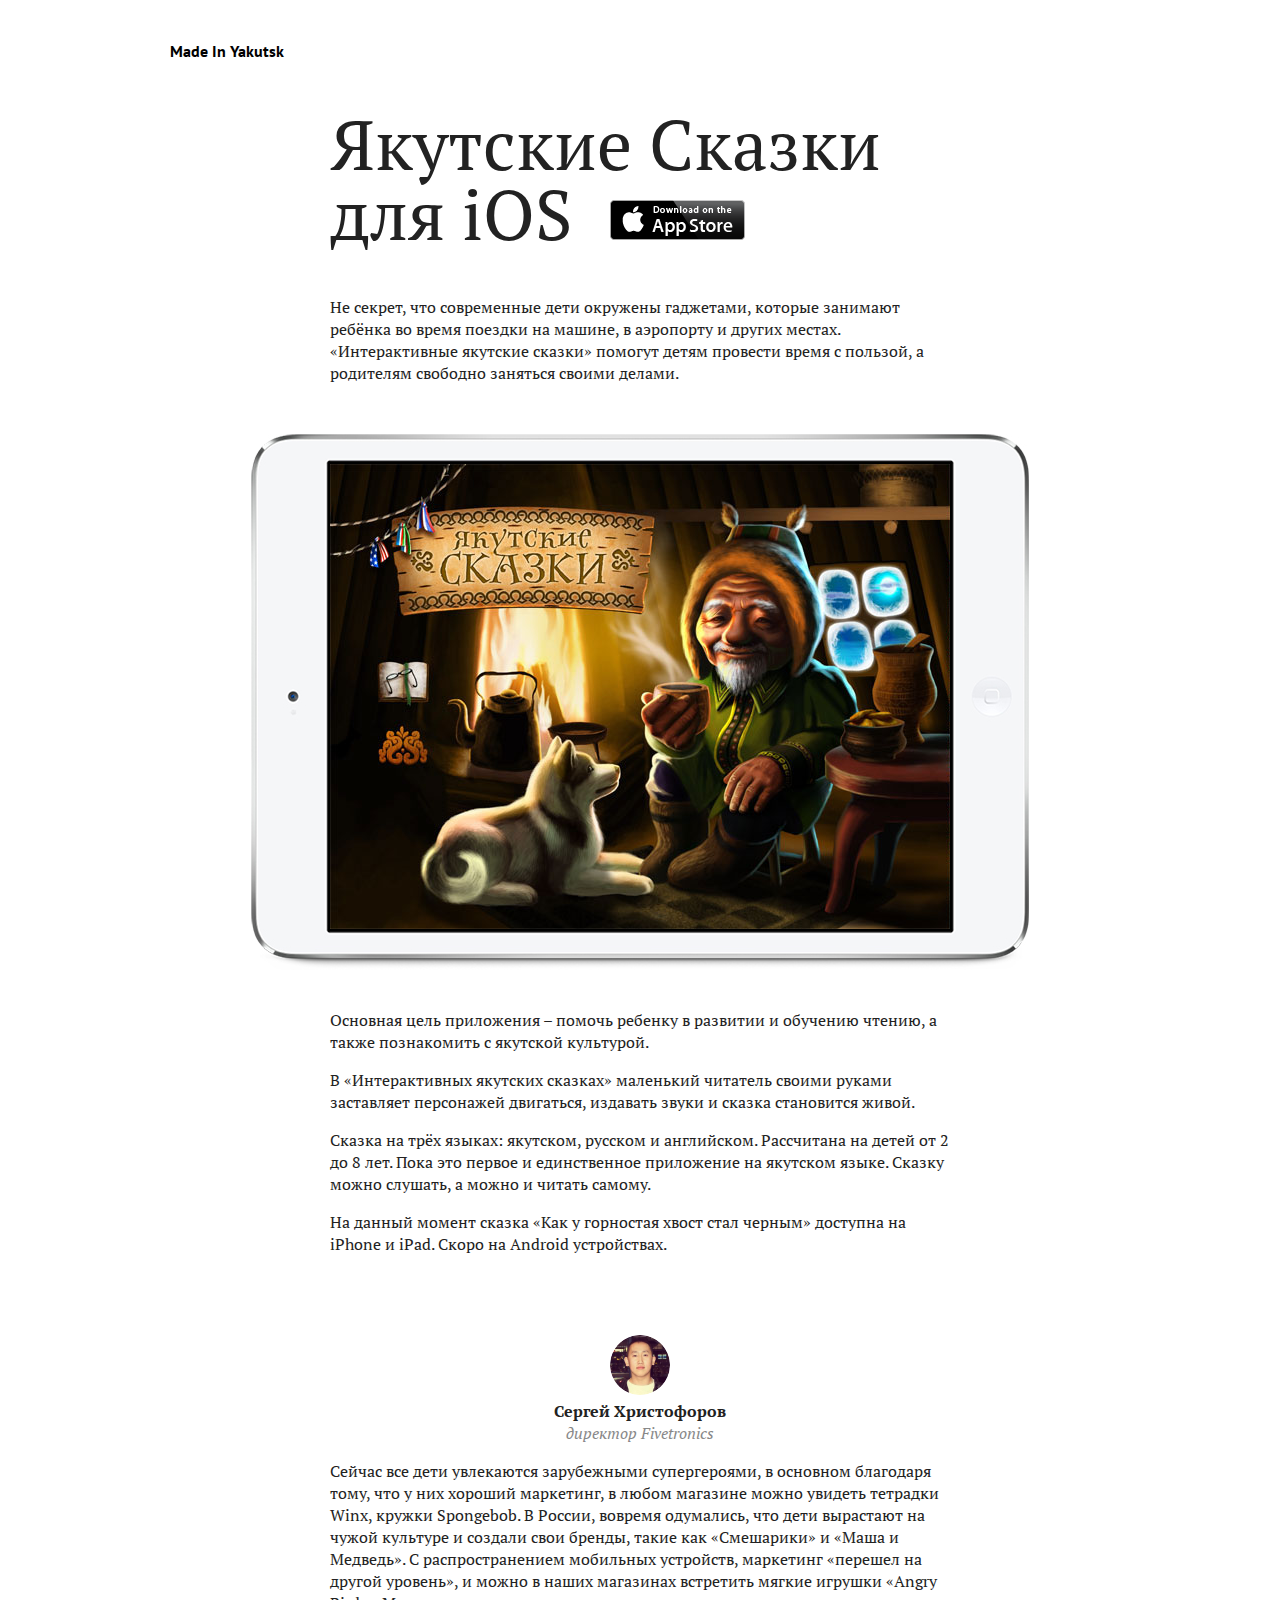
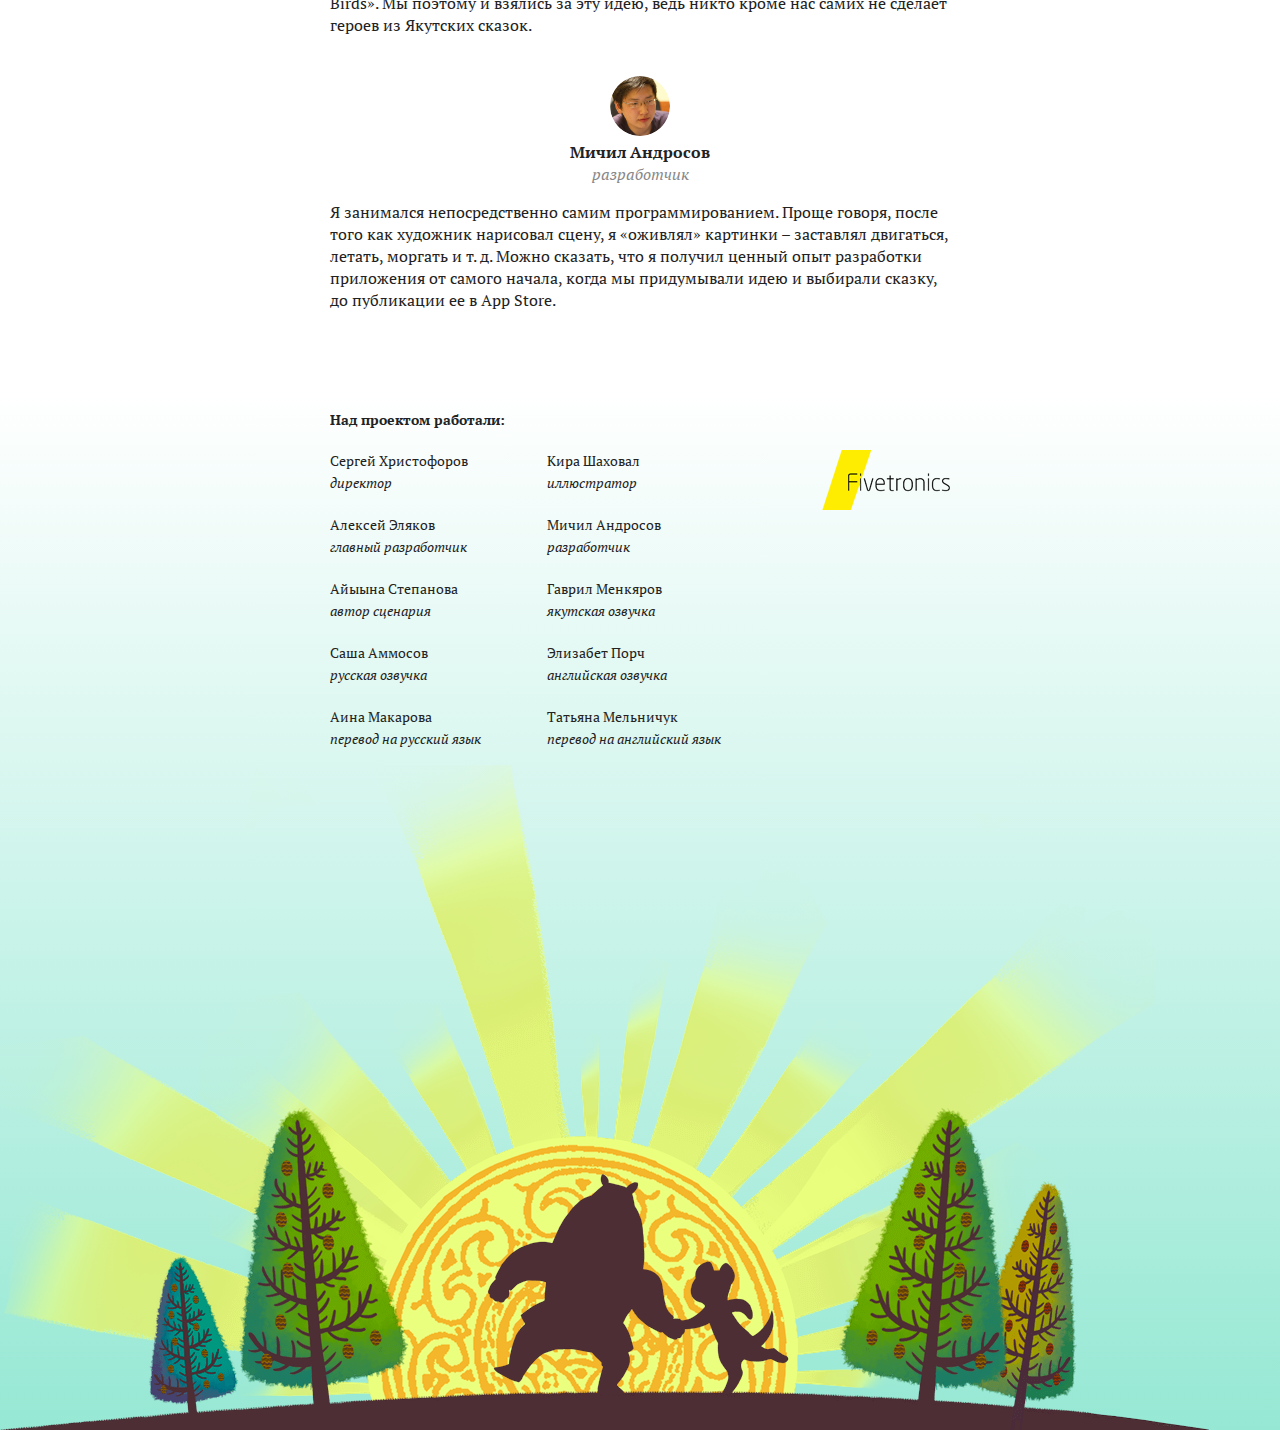
==== projects/fivetronics-yakut-tales/index.html @ b0115e52 "Добавлен проект: Якутские Сказки" ====
<!doctype html>
<html lang="ru">
  <head>
    <meta charset="utf-8">
    <title>Якутские Сказки – Made In Yakutsk</title>
    <meta name="description" content="Якутские Сказки для iOS">
    <meta name="viewport" content="width=device-width, initial-scale=1">

    <meta property ="og:title" content="Якутские Сказки. Интерактивная книга для iOS.">
    <meta property ="og:image" content="img/preview.jpg">

    <link rel="stylesheet" href="http://fonts.googleapis.com/css?family=PT+Serif:400,700,400italic,700italic&subset=latin,cyrillic">
    <link rel="stylesheet" href="http://fonts.googleapis.com/css?family=PT+Sans:700bold&subset=latin">

    <link rel="stylesheet" href="../../css/normalize.css">
    <link rel="stylesheet" href="css/main.css">
  </head>
  <body>
    <div class="page-wrapper">

      <div class="page-header">
        <a class="page-logo" href="/">Made In Yakutsk</a>
      </div>

      <div class="page-container">
        <h1 class="page-title">Якутские Сказки для iOS
          <a class="btn-appstore" href="https://itunes.apple.com/ru/app/yakut-tales/id710274906?l=ru&mt=8">
            <img src="img/appstore_badge_135x40.png">
          </a>
        </h1>

        <div class="content">
          <p>Не секрет, что современные дети окружены гаджетами, которые занимают ребёнка во время поездки на машине, в аэропорту и других местах. «Интерактивные якутские сказки» помогут детям провести время с пользой, а родителям свободно заняться своими делами.</p>

          <div class="app-screens">
            <div class="app-screens-backdrop"></div>
            <div class="app-screens-slider"></div>
          </div>

          <p>Основная цель приложения – помочь ребенку в развитии и обучению чтению, а также познакомить с якутской культурой.</p>
          <p>В «Интерактивных якутских сказках» маленький читатель своими руками заставляет персонажей двигаться, издавать звуки и сказка становится живой.</p>
          <p>Сказка на трёх языках: якутском, русском и английском. Рассчитана на детей от 2 до 8 лет. Пока это первое и единственное приложение на якутском языке. Сказку можно слушать, а можно и читать самому.</p>
          <p>На данный момент сказка «Как у горностая хвост стал черным» доступна на iPhone и iPad. Скоро на Android устройствах.</p>
        </div>

        <div class="interviews">
          <div class="interview">
            <div class="interview-person">
              <img class="interview-person-photo" src="img/sergey.jpg">
              <div class="interview-person-name">Сергей Христофоров</div>
              <div class="interview-person-title">директор Fivetronics</div>
            </div>
            <div class="interview-content">
              <p>Сейчас все дети увлекаются зарубежными супергероями, в основном благодаря тому, что у них хороший маркетинг, в любом магазине можно увидеть тетрадки Winx, кружки Spongebob. В России, вовремя одумались, что дети вырастают на чужой культуре и создали свои бренды, такие как «Смешарики» и «Маша и Медведь». С распространением мобильных устройств, маркетинг «перешел на другой уровень», и можно в наших магазинах встретить мягкие игрушки «Angry Birds». Мы поэтому и взялись за эту идею, ведь никто кроме нас самих не сделает героев из Якутских сказок.</p>
            </div>
          </div>

          <div class="interview">
            <div class="interview-person">
              <img class="interview-person-photo" src="img/michil.jpg">
              <div class="interview-person-name">Мичил Андросов</div>
              <div class="interview-person-title">разработчик</div>
            </div>
            <div class="interview-content">
              <p>Я занимался непосредственно самим программированием. Проще говоря, после того как художник нарисовал сцену, я «оживлял» картинки – заставлял двигаться, летать, моргать и т. д. Можно сказать, что я получил ценный опыт разработки приложения от самого начала, когда мы придумывали идею и выбирали сказку, до публикации ее в App Store.</p>
            </div>
          </div>
        </div>
      </div>

      <div class="page-footer">
        <div class="page-container">
          <div class="credits">
            <h4>Над проектом работали:</h4>

            <div class="company-logo">
              <a href="http://fivetronics.com"><img src="img/fivetronics.png"></a>
            </div>

            <ul>
              <li>Сергей Христофоров<br><em>Директор</em></li>
              <li>Кира Шаховал<br><em>Иллюстратор</em></li>
              <li>Алексей Эляков<br><em>Главный разработчик</em></li>
              <li>Мичил Андросов<br><em>Разработчик</em></li>
              <li>Айыына Степанова<br><em>Автор сценария</em></li>
              <li>Гаврил Менкяров<br><em>Якутская озвучка</em></li>
              <li>Саша Аммосов<br><em>Русская озвучка</em></li>
              <li>Элизабет Порч<br><em>Английская озвучка</em></li>
              <li>Аина Макарова<br><em>Перевод на русский язык</em></li>
              <li>Татьяна Мельничук<br><em>Перевод на английский язык</em></li>
            </ul>
          </div>

          <div class="share-buttons">
            <div class="pluso" data-background="transparent" data-options="small,square,line,horizontal,nocounter,sepcounter=1,theme=14" data-services="vkontakte,facebook,twitter,google" data-url="http://madeinyakutsk.com/projects/fivetronics-yakut-tales/" data-title="Якутские Сказки - Made In Yakutsk" data-description="Якутские Сказки. Интерактивная книга для iOS." data-user="1036920025"></div>
          </div>
        </div>

        <div class="page-footer-decorations">
          <img class="page-footer-bg" src="img/footer-sun.png">
          <img class="page-footer-fg" src="img/footer-ded.png">
        </div>
      </div>

    </div>

    <script>
      (function() {
        if (window.pluso)if (typeof window.pluso.start == "function") return;
        if (window.ifpluso==undefined) { window.ifpluso = 1;
        var d = document, s = d.createElement('script'), g = 'getElementsByTagName';
        s.type = 'text/javascript'; s.charset='UTF-8'; s.async = true;
        s.src = ('https:' == window.location.protocol ? 'https' : 'http')  + '://share.pluso.ru/pluso-like.js';
        var h=d[g]('body')[0];
        h.appendChild(s);
      }})()
    </script>
    <script>
      (function(i,s,o,g,r,a,m){i['GoogleAnalyticsObject']=r;i[r]=i[r]||function(){
      (i[r].q=i[r].q||[]).push(arguments)},i[r].l=1*new Date();a=s.createElement(o),
      m=s.getElementsByTagName(o)[0];a.async=1;a.src=g;m.parentNode.insertBefore(a,m)
      })(window,document,'script','//www.google-analytics.com/analytics.js','ga');

      ga('create', 'UA-44999025-1', 'madeinyakutsk.com');
      ga('send', 'pageview');
    </script>
  </body>
</html>
---- projects/fivetronics-yakut-tales/css/main.css ----
body {
  color: #222;
  font: normal 16px/22px 'PT Serif';
  text-rendering: optimizeLegibility;
}

a {
  color: #000;
  text-decoration: none;
}

a:hover {
  color: #666;
}

img {
  max-width: 100%;
}


.page-header {
  margin: 40px 40px 0;
}

@media (min-width: 940px) {
  .page-header {
    width: 940px;
    margin: 40px auto 0;
  }
}

.page-logo {
  font: 700 16px/1 'PT Sans';
}

.page-title {
  font: normal 70px/1 'PT Serif';
}

.page-title .btn-appstore {
  margin-left: 20px;
}

.page-container {
  padding: 0 40px;
}

@media (min-width: 640px) {
  .page-container {
    width: 620px;
    margin: auto;
    padding: 0;
  }
}


.content,
.interviews {
  margin-bottom: 80px;
}


/**
 * Screenshot slider.
 */

.app-screens {
  position: relative;
  max-width: 100%;
  height: 0;
  margin: 40px 0;
  /* height / width ratio (465 / 620) */
  padding-top: 75%;
}

@media (min-width: 640px) {
  .app-screens {
    margin: 80px 0;
  }

  .app-screens-backdrop {
    position: absolute;
    top: -30px;
    left: -79px;
    width: 778px;
    height: 536px;
    background: url(../img/ipad.jpg) no-repeat;
  }
}

.app-screens-slider {
  position: absolute;
  top: 0;
  left: 0;
  width: 100%;
  height: 100%;

  background-image: url(../img/yakut-tales.jpg);
  background-position: 0 bottom;
  background-repeat: repeat-x;
  -moz-background-size: 300%;
       background-size: 300%;

  -webkit-animation: screens-slide 25s ease-out infinite;
          animation: screens-slide 25s ease-out infinite;
}


@-webkit-keyframes screens-slide {
  0%   { background-position: 0% bottom }
  30%  { background-position: 0% bottom }

  33%  { background-position: 50% bottom }
  63%  { background-position: 50% bottom }

  66%  { background-position: 100% bottom }
  96%  { background-position: 100% bottom }
}

@keyframes screens-slide {
  0%   { background-position: 0% bottom }
  30%  { background-position: 0% bottom }

  33%  { background-position: 50% bottom }
  63%  { background-position: 50% bottom }

  66%  { background-position: 100% bottom }
  96%  { background-position: 100% bottom }
}


/**
 * Interviews.
 */

.interview {
  margin-bottom: 40px;
}

.interview-person {
  text-align: center;
}

.interview-person-photo {
  width: 60px;
  height: 60px;
  border-radius: 50%;
}

.interview-person-name {
  font-weight: 700;
  font-size: 16px;
}

.interview-person-title {
  color: #888;
  font-style: italic;
}


/**
 * Credits.
 */

@media (min-width: 620px) {
  .company-logo {
    float: right;
  }
}

.credits {
  overflow: hidden;
  font-size: 14px;
}

.credits ul {
  width: 70%;
  padding: 0;
}

.credits li {
  display: block;
  margin-bottom: 20px;
}

.credits li em {
  text-transform: lowercase;
}

@media (min-width: 620px) {
  .credits li {
    float: left;
    width: 50%;
  }
}


/**
 * Footer.
 */

.page-footer {
  overflow: hidden;
  background: -webkit-linear-gradient(#fff, #96e8d4);
  background: linear-gradient(#fff, #96e8d4);
}

.page-footer .share-buttons {
  margin-top: 20px;
}

.page-footer-decorations {
  position: relative;
  padding-top: 50%;
  text-align: center;
}

.page-footer-fg {
  position: absolute;
  bottom: 0;
  left: 0;
}

.page-footer-bg {
  position: absolute;
  bottom: -80%;
  left: 0;

  -webkit-animation: sunshine 120s linear infinite;
          animation: sunshine 120s linear infinite;
}

@-webkit-keyframes sunshine {
  0%   { -webkit-transform: rotate(0deg)   }
  100% { -webkit-transform: rotate(360deg) }
}

@keyframes sunshine {
  0%   { transform: rotate(0deg)   }
  100% { transform: rotate(360deg) }
}
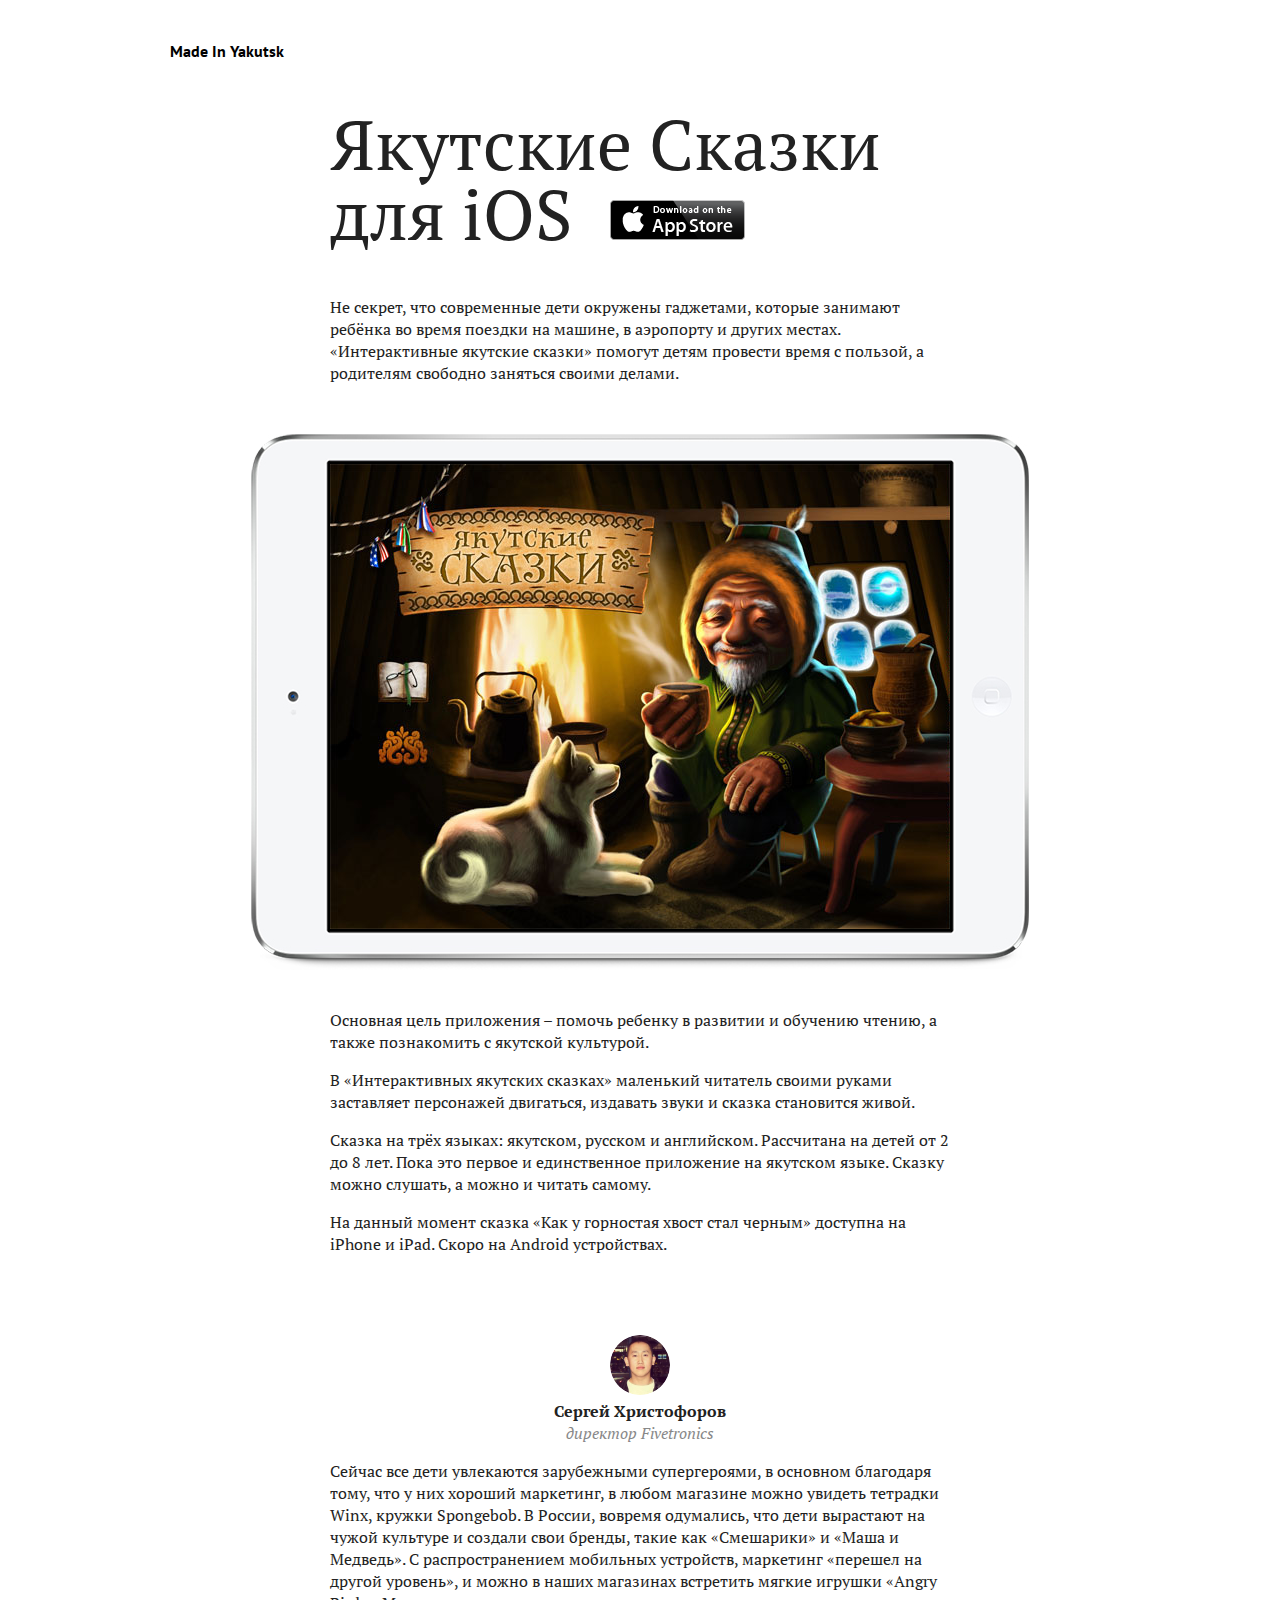
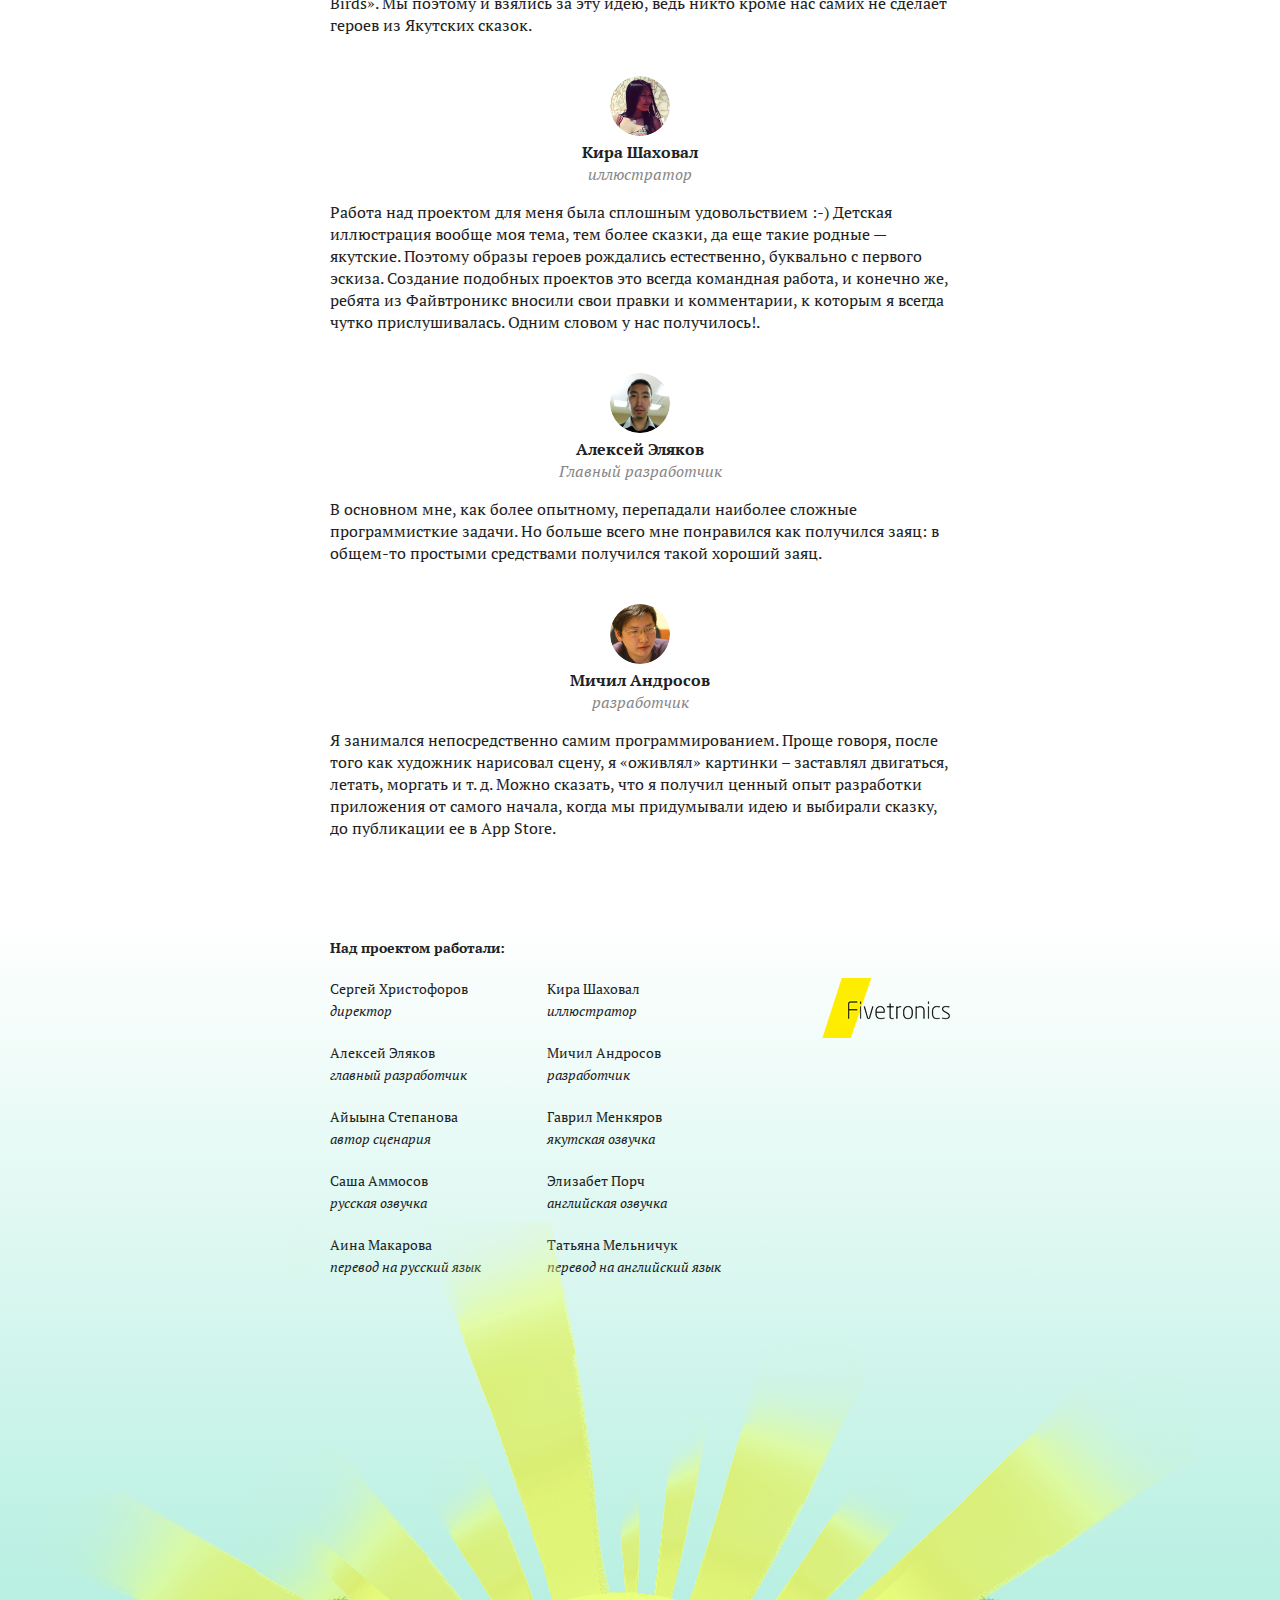
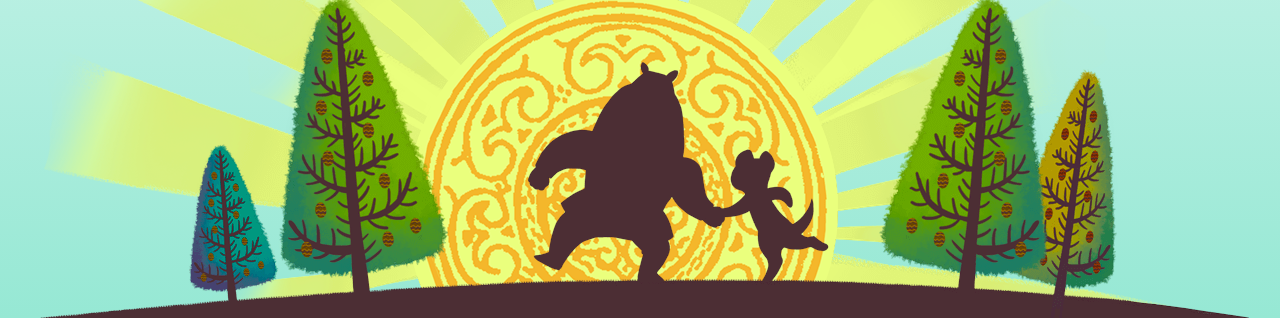
==== commit 7bc18a4b: "Добавлены интервью Киры и Алексея." ====
--- a/projects/fivetronics-yakut-tales/index.html
+++ b/projects/fivetronics-yakut-tales/index.html
@@ -52,6 +52,28 @@
             </div>
             <div class="interview-content">
               <p>Сейчас все дети увлекаются зарубежными супергероями, в основном благодаря тому, что у них хороший маркетинг, в любом магазине можно увидеть тетрадки Winx, кружки Spongebob. В России, вовремя одумались, что дети вырастают на чужой культуре и создали свои бренды, такие как «Смешарики» и «Маша и Медведь». С распространением мобильных устройств, маркетинг «перешел на другой уровень», и можно в наших магазинах встретить мягкие игрушки «Angry Birds». Мы поэтому и взялись за эту идею, ведь никто кроме нас самих не сделает героев из Якутских сказок.</p>
+            </div>
+          </div>
+
+          <div class="interview">
+            <div class="interview-person">
+              <img class="interview-person-photo" src="img/kira.jpg">
+              <div class="interview-person-name">Кира Шаховал</div>
+              <div class="interview-person-title">иллюстратор</div>
+            </div>
+            <div class="interview-content">
+              <p>Работа над проектом для меня была сплошным удовольствием :-) Детская иллюстрация вообще моя тема, тем более сказки, да еще такие родные — якутские. Поэтому образы героев рождались естественно, буквально с первого эскиза. Создание подобных проектов это всегда командная работа, и конечно же, ребята из Файвтроникс вносили свои правки и комментарии, к которым я всегда чутко прислушивалась. Одним словом у нас получилось!.</p>
+            </div>
+          </div>
+
+          <div class="interview">
+            <div class="interview-person">
+              <img class="interview-person-photo" src="img/alexey.jpg">
+              <div class="interview-person-name">Алексей Эляков</div>
+              <div class="interview-person-title">Главный разработчик</div>
+            </div>
+            <div class="interview-content">
+              <p>В основном мне, как более опытному, перепадали наиболее сложные программисткие задачи. Но больше всего мне понравился как получился заяц: в общем-то простыми средствами получился такой хороший заяц.</p>
             </div>
           </div>
 
--- a/projects/fivetronics-yakut-tales/css/main.css
+++ b/projects/fivetronics-yakut-tales/css/main.css
@@ -34,12 +34,25 @@
 }
 
 .page-title {
-  font: normal 70px/1 'PT Serif';
+  font: normal 40px/1 'PT Serif';
 }
 
 .page-title .btn-appstore {
-  margin-left: 20px;
-}
+  display: block;
+  margin: 20px 0 0;
+}
+
+@media (min-width: 640px) {
+  .page-title {
+    font-size: 70px;
+  }
+
+  .page-title .btn-appstore {
+    display: inline-block;
+    margin: 0 0 0 20px;
+  }
+}
+
 
 .page-container {
   padding: 0 40px;
@@ -215,6 +228,14 @@
   text-align: center;
 }
 
+@media (min-width: 1200px) {
+  .page-footer-decorations {
+    padding-top: 600px;
+    margin-left: -600px;
+    left: 50%;
+  }
+}
+
 .page-footer-fg {
   position: absolute;
   bottom: 0;
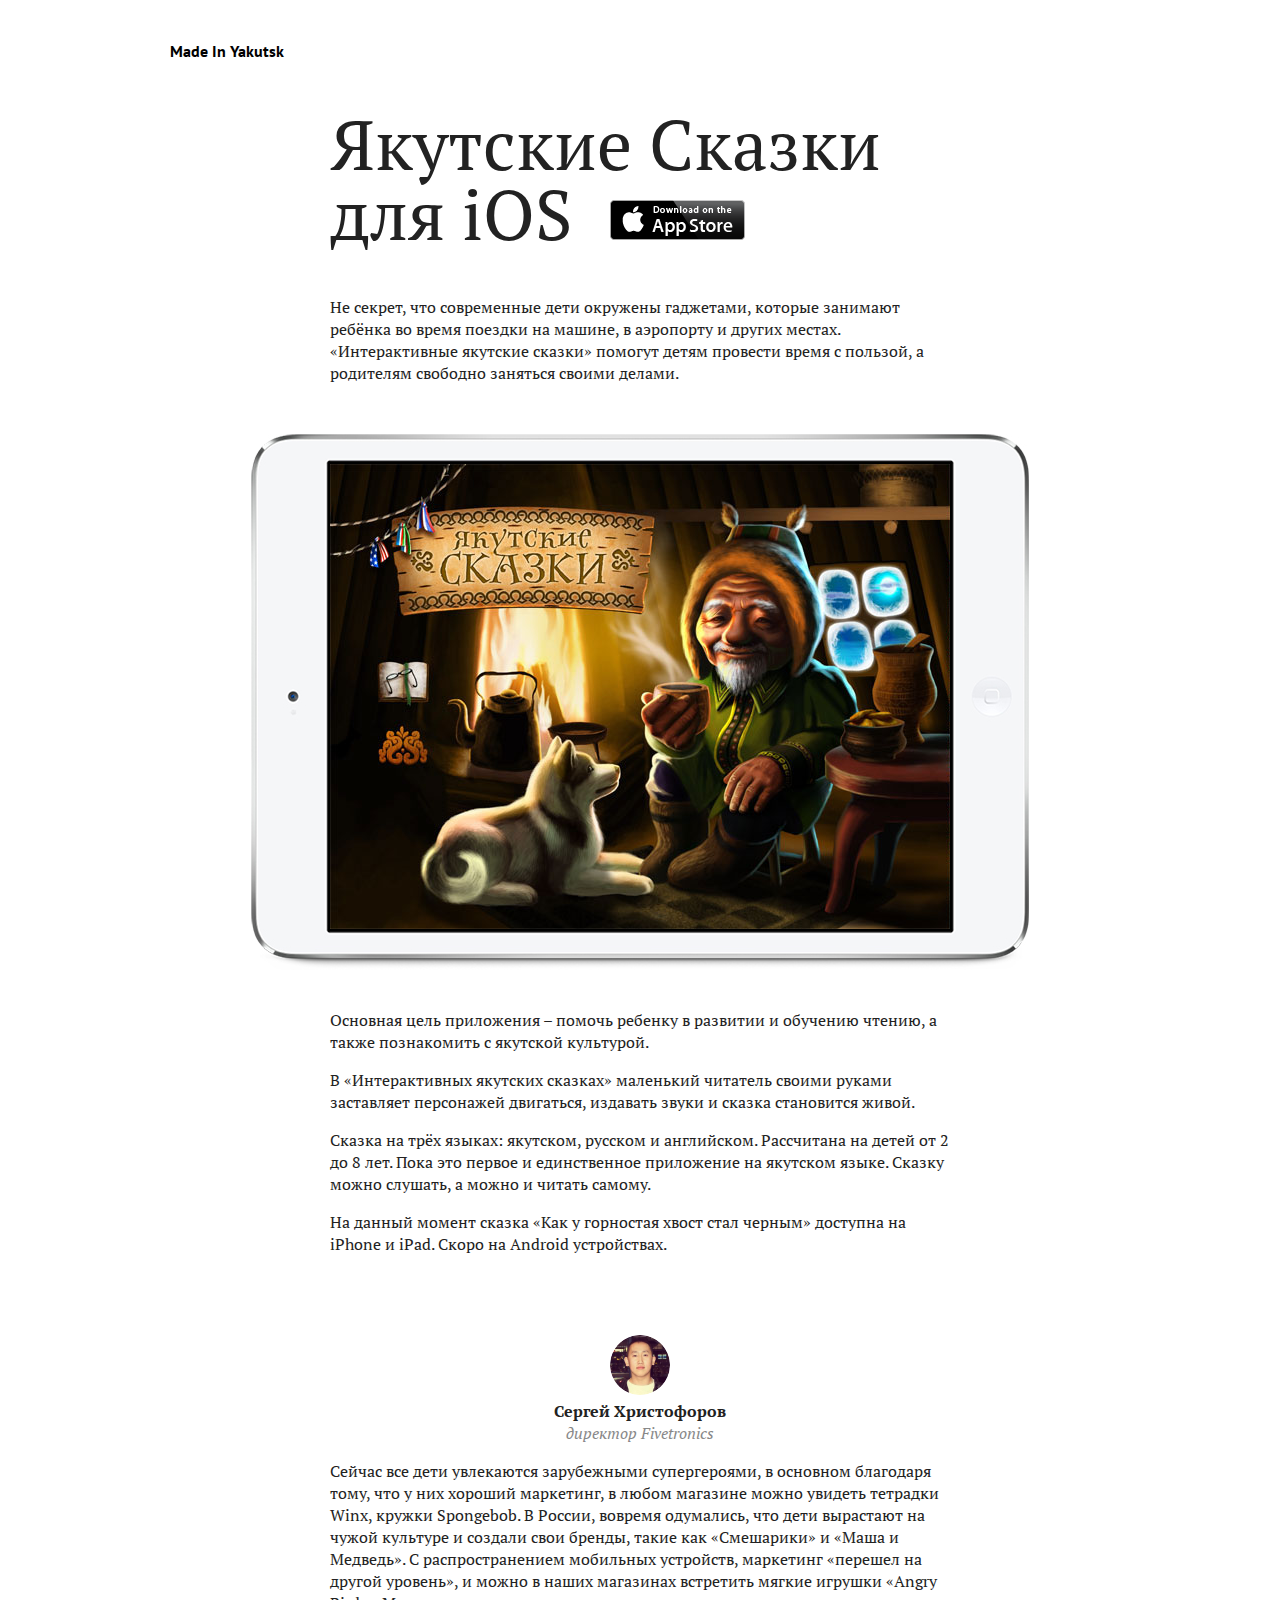
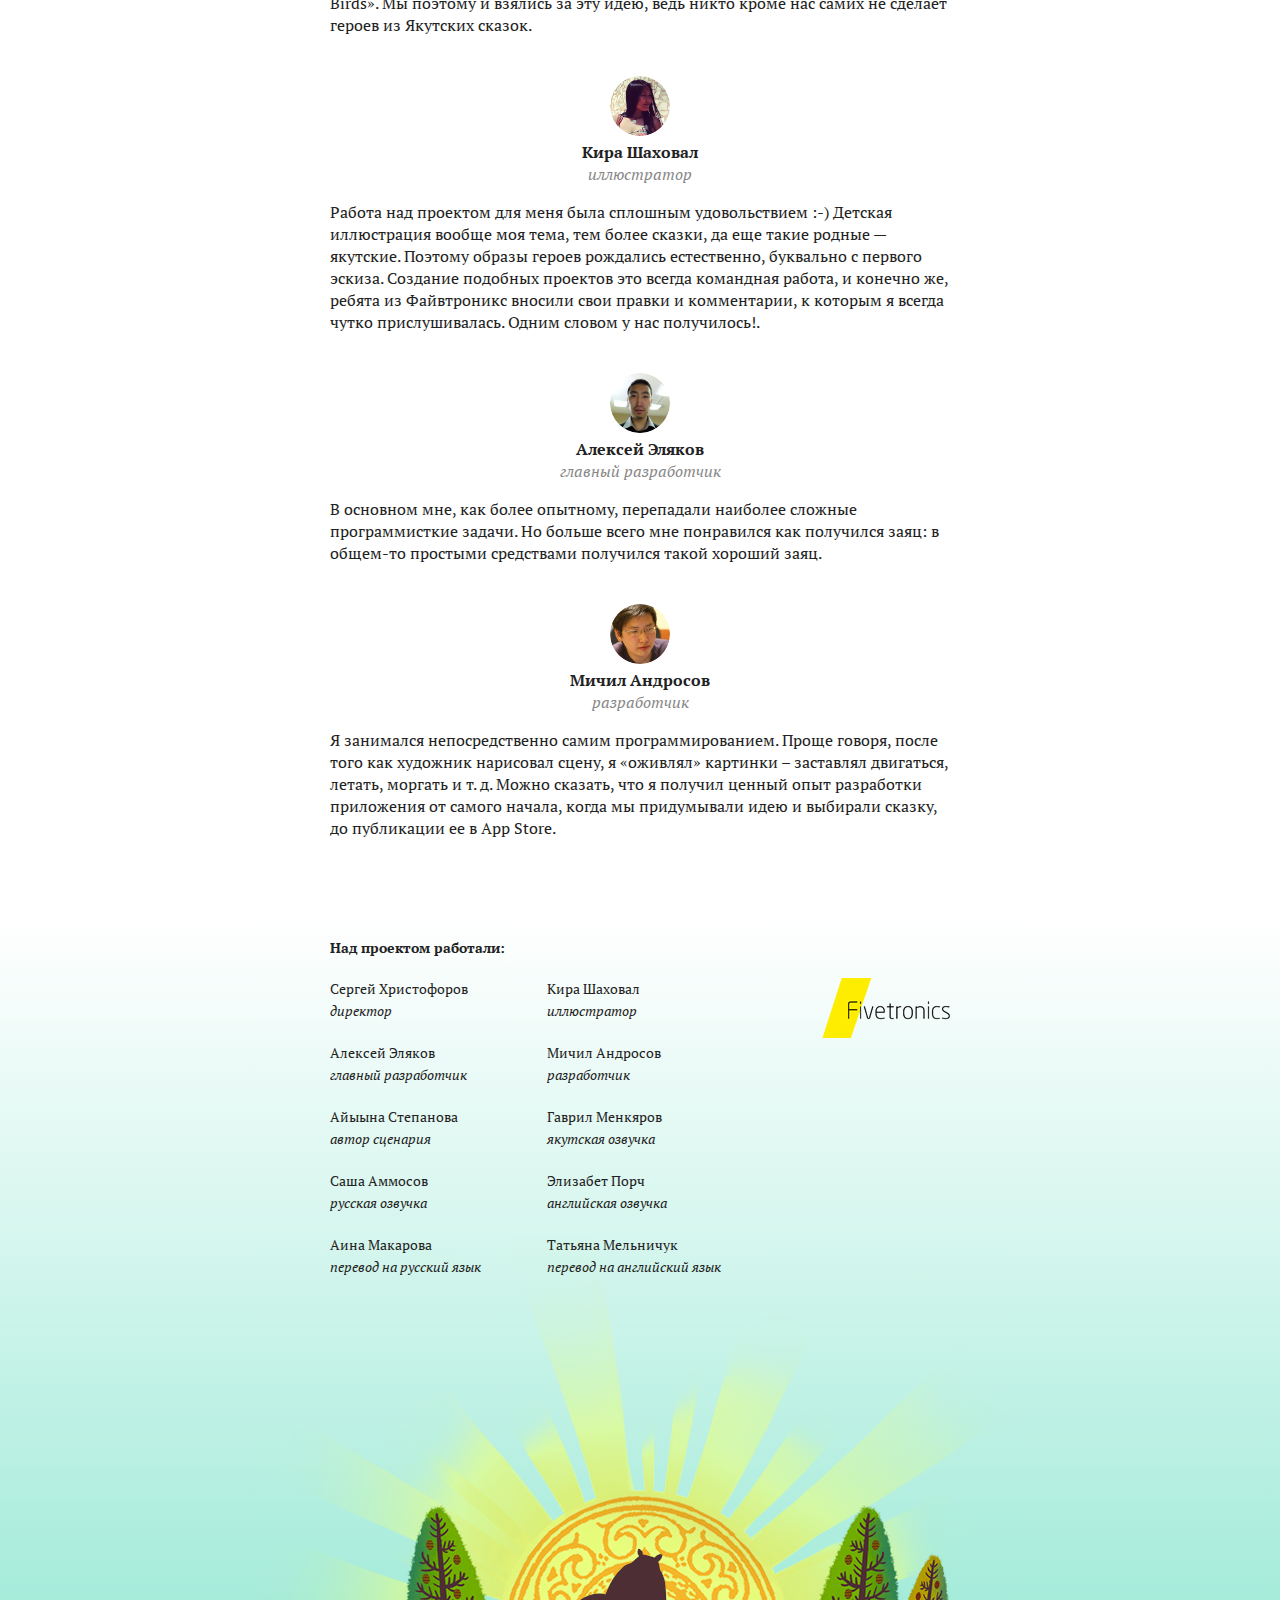
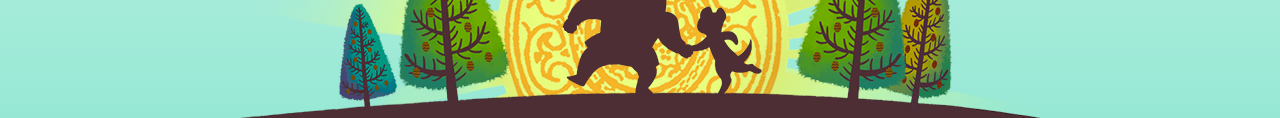
==== commit 7b85d9c0: "Опечатка." ====
--- a/projects/fivetronics-yakut-tales/index.html
+++ b/projects/fivetronics-yakut-tales/index.html
@@ -70,7 +70,7 @@
             <div class="interview-person">
               <img class="interview-person-photo" src="img/alexey.jpg">
               <div class="interview-person-name">Алексей Эляков</div>
-              <div class="interview-person-title">Главный разработчик</div>
+              <div class="interview-person-title">главный разработчик</div>
             </div>
             <div class="interview-content">
               <p>В основном мне, как более опытному, перепадали наиболее сложные программисткие задачи. Но больше всего мне понравился как получился заяц: в общем-то простыми средствами получился такой хороший заяц.</p>
--- a/projects/fivetronics-yakut-tales/css/main.css
+++ b/projects/fivetronics-yakut-tales/css/main.css
@@ -228,10 +228,10 @@
   text-align: center;
 }
 
-@media (min-width: 1200px) {
+@media (min-width: 800px) {
   .page-footer-decorations {
-    padding-top: 600px;
-    margin-left: -600px;
+    padding-top: 400px;
+    margin-left: -400px;
     left: 50%;
   }
 }
@@ -253,10 +253,10 @@
 
 @-webkit-keyframes sunshine {
   0%   { -webkit-transform: rotate(0deg)   }
-  100% { -webkit-transform: rotate(360deg) }
+  100% { -webkit-transform: rotate(-360deg) }
 }
 
 @keyframes sunshine {
   0%   { transform: rotate(0deg)   }
-  100% { transform: rotate(360deg) }
-}
+  100% { transform: rotate(-360deg) }
+}
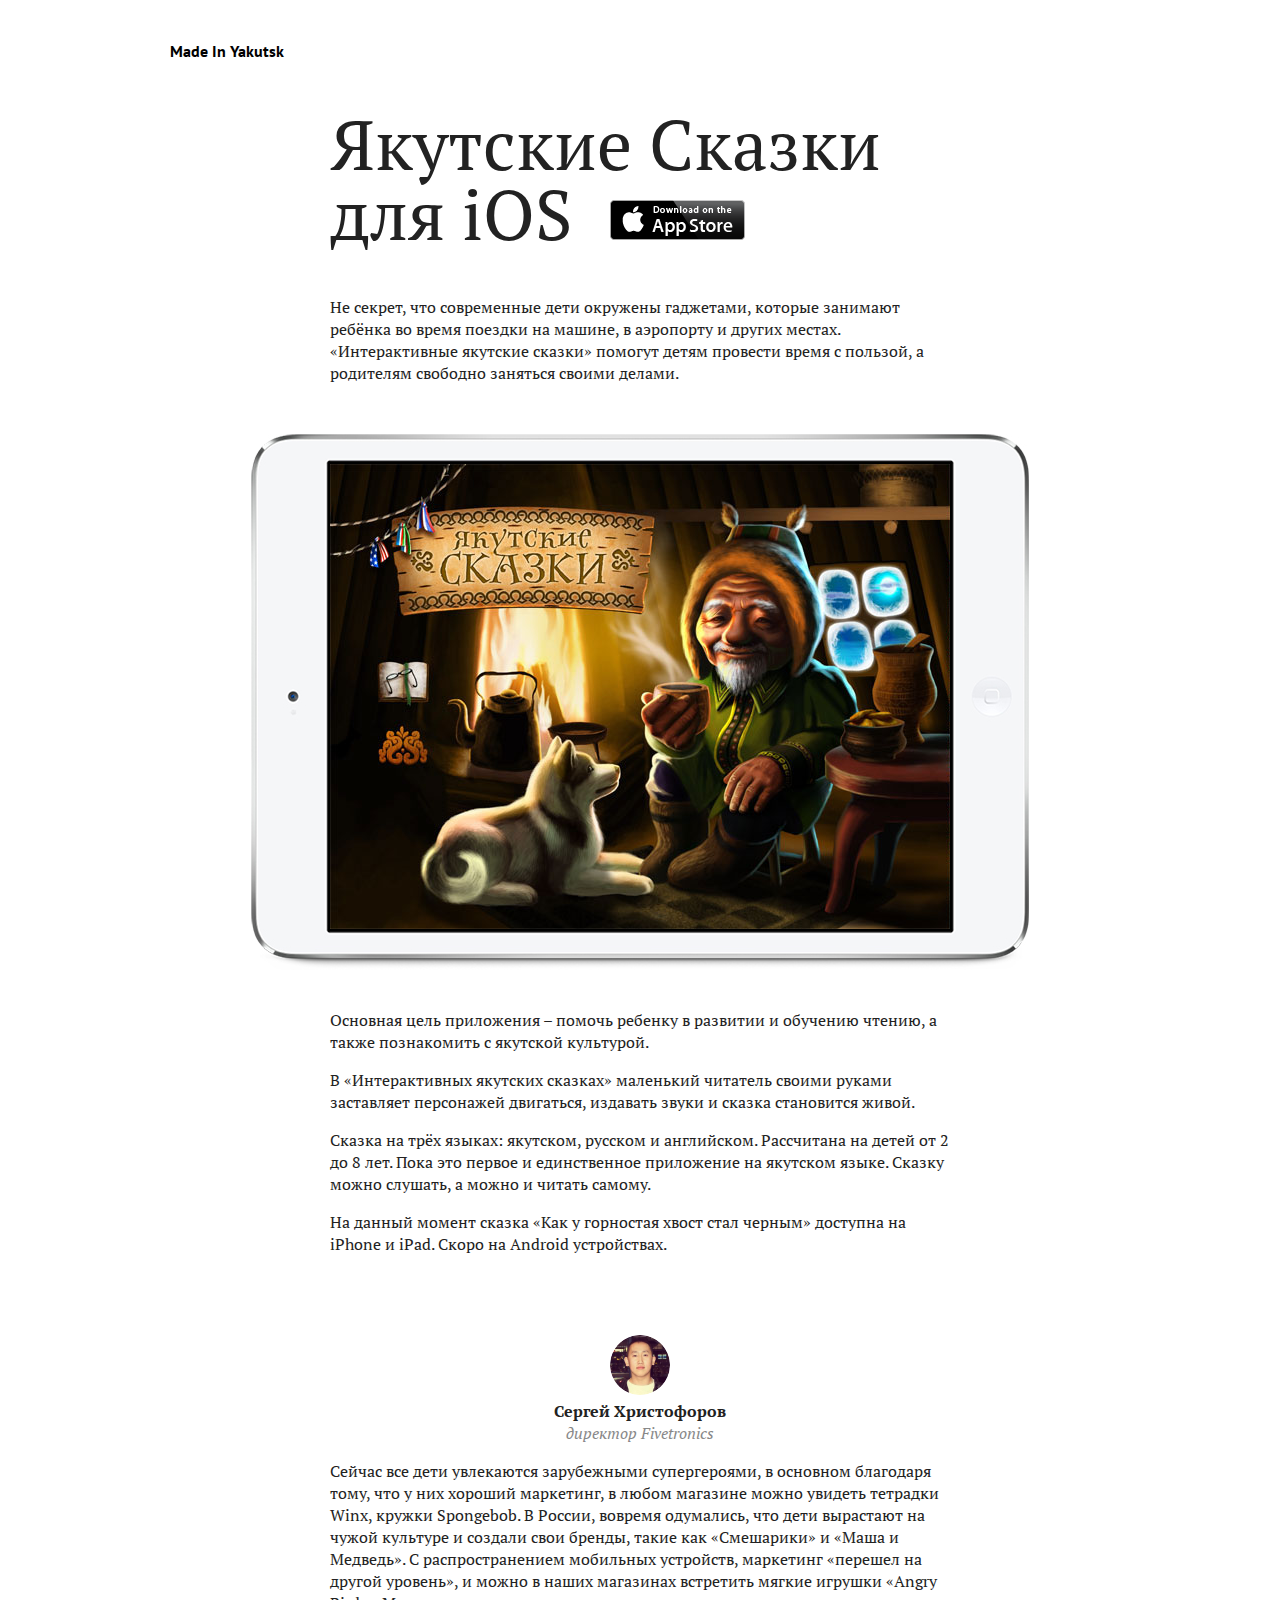
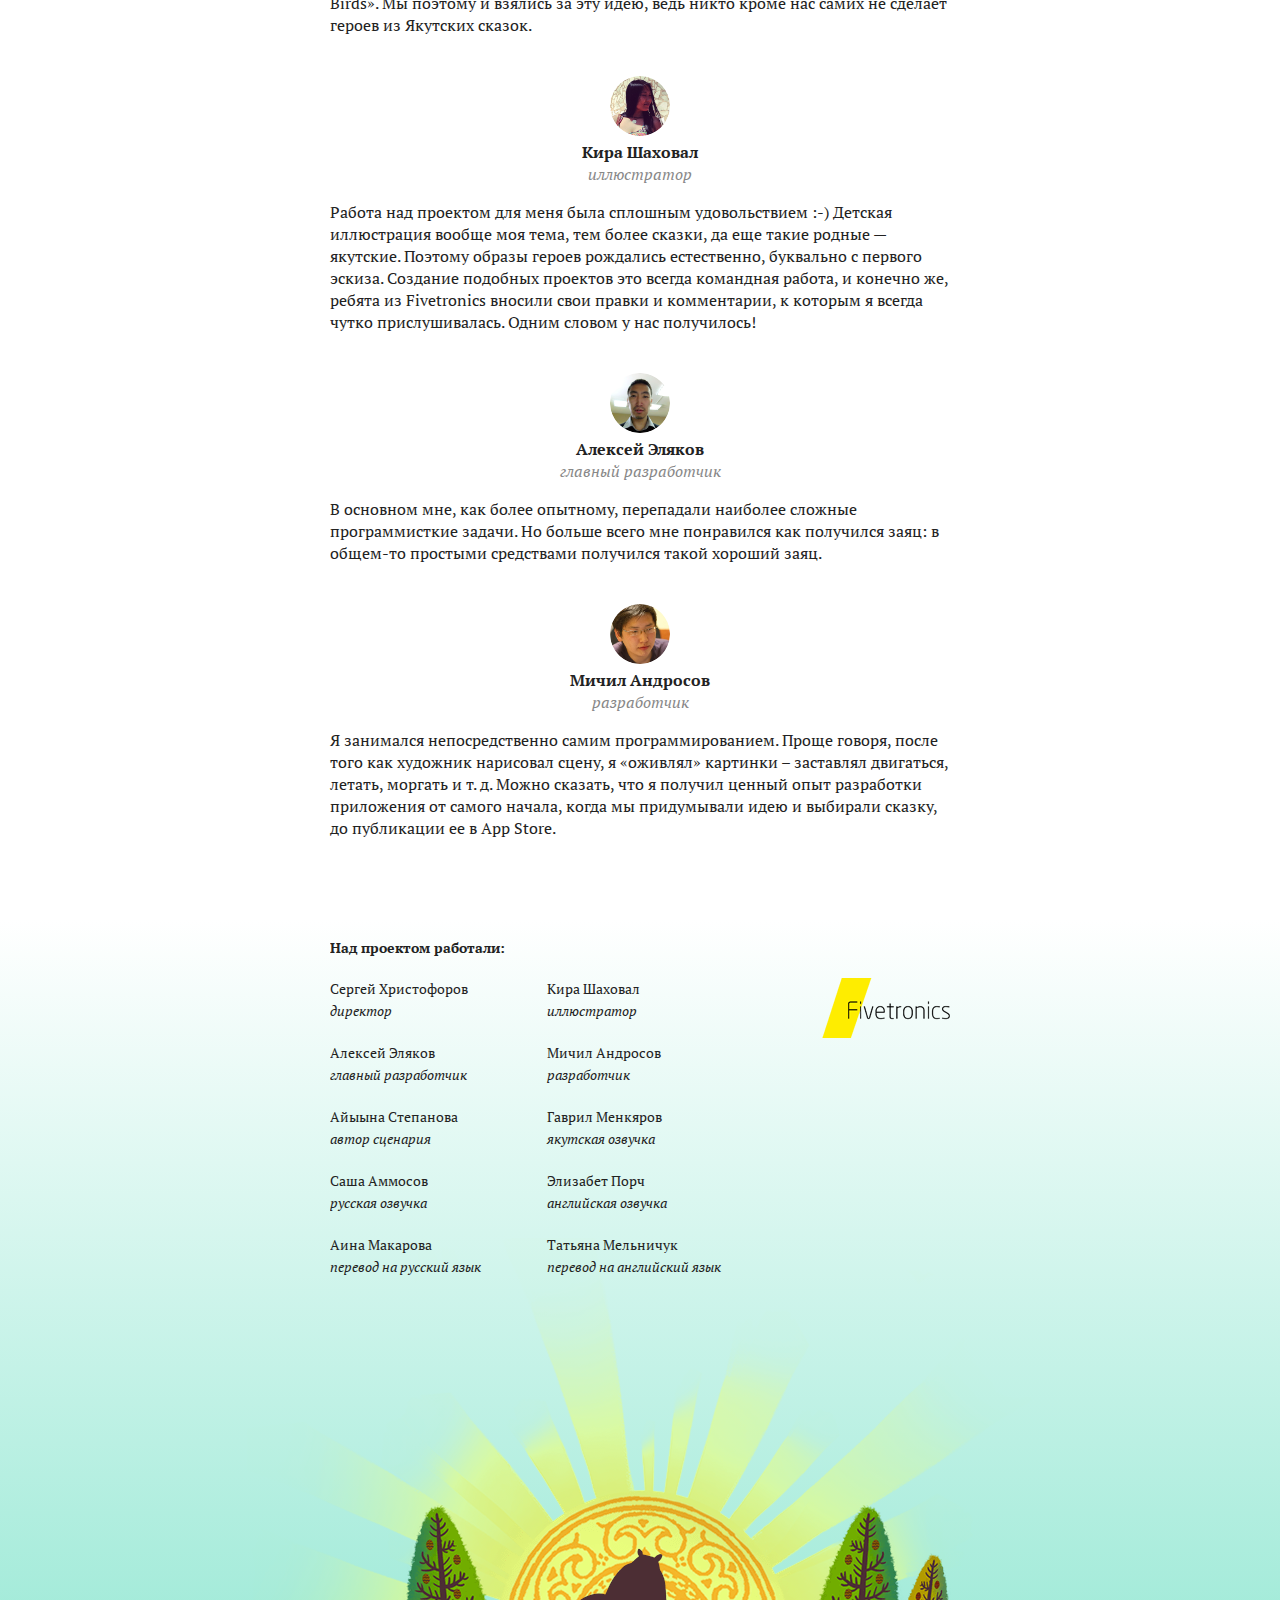
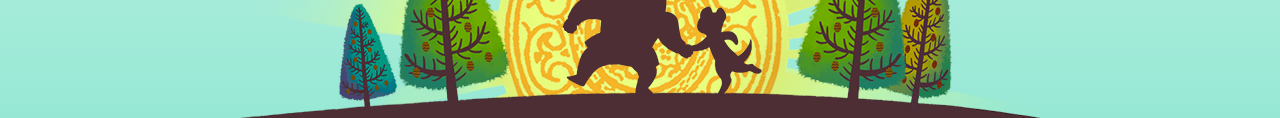
==== commit 580651bf: "Опечатка." ====
--- a/projects/fivetronics-yakut-tales/index.html
+++ b/projects/fivetronics-yakut-tales/index.html
@@ -62,7 +62,7 @@
               <div class="interview-person-title">иллюстратор</div>
             </div>
             <div class="interview-content">
-              <p>Работа над проектом для меня была сплошным удовольствием :-) Детская иллюстрация вообще моя тема, тем более сказки, да еще такие родные — якутские. Поэтому образы героев рождались естественно, буквально с первого эскиза. Создание подобных проектов это всегда командная работа, и конечно же, ребята из Файвтроникс вносили свои правки и комментарии, к которым я всегда чутко прислушивалась. Одним словом у нас получилось!.</p>
+              <p>Работа над проектом для меня была сплошным удовольствием :-) Детская иллюстрация вообще моя тема, тем более сказки, да еще такие родные — якутские. Поэтому образы героев рождались естественно, буквально с первого эскиза. Создание подобных проектов это всегда командная работа, и конечно же, ребята из Fivetronics вносили свои правки и комментарии, к которым я всегда чутко прислушивалась. Одним словом у нас получилось!</p>
             </div>
           </div>
 
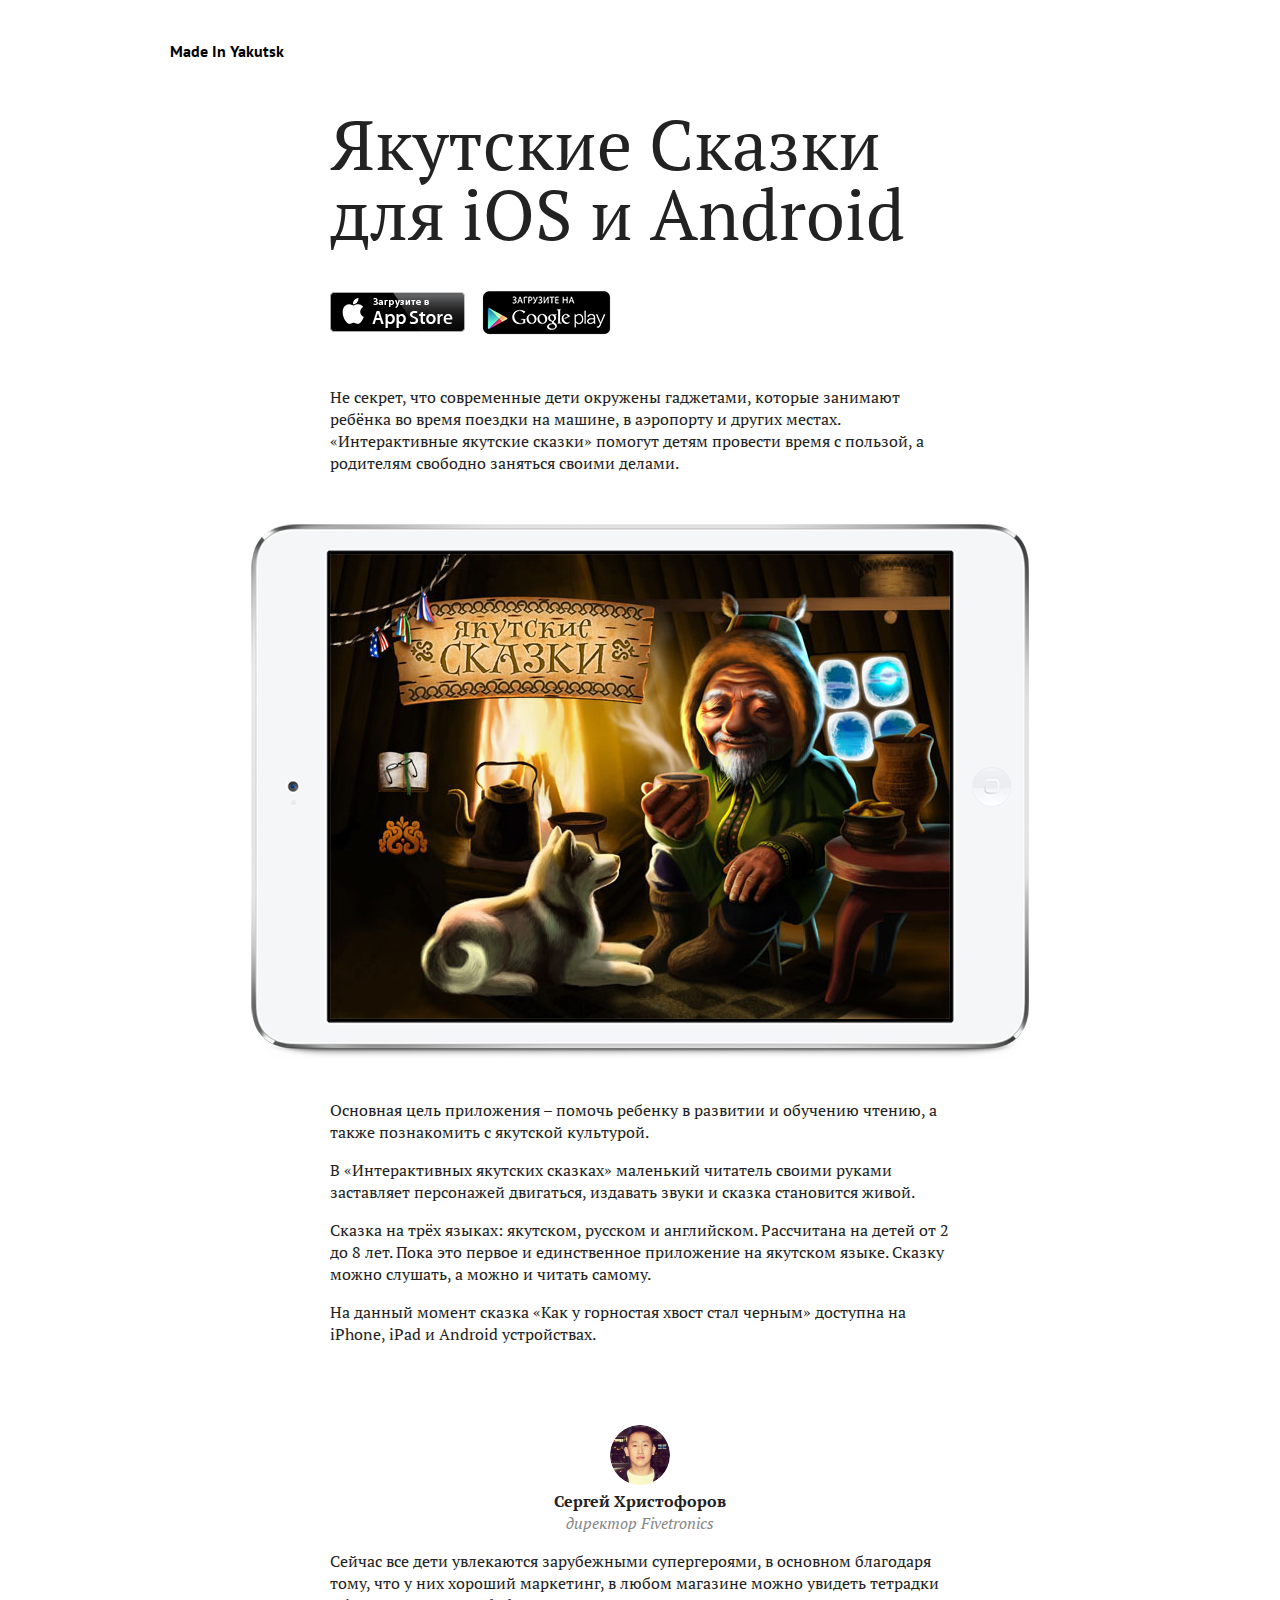
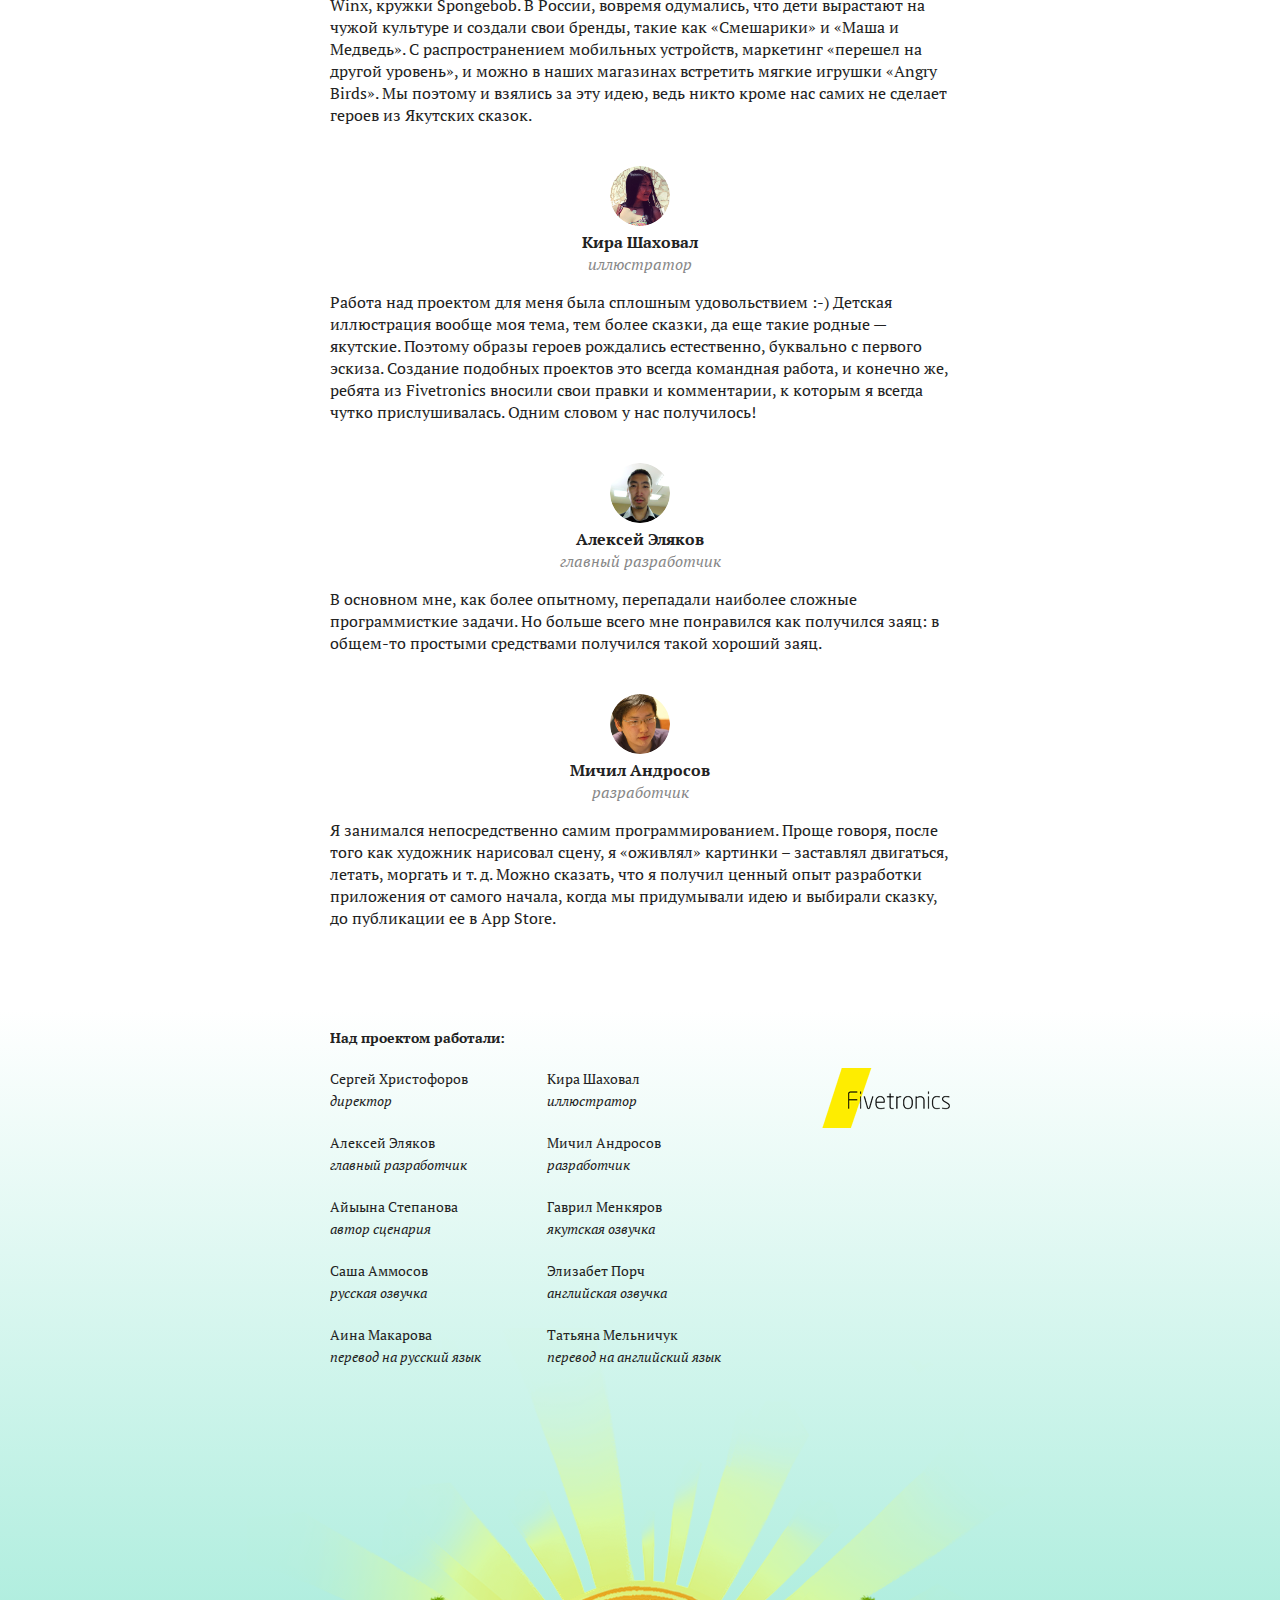
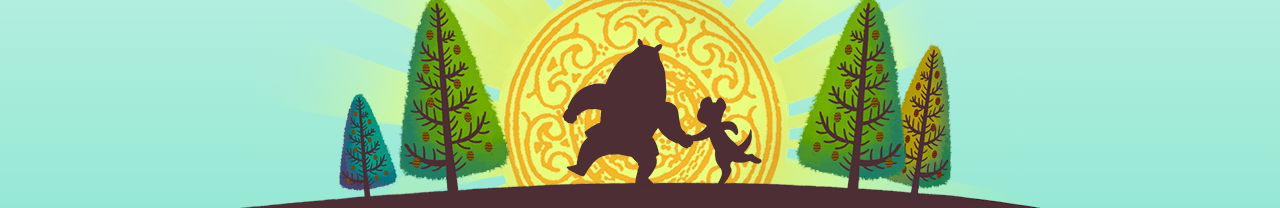
==== commit 24690582: "Добавлена ссылка на Google Play" ====
--- a/projects/fivetronics-yakut-tales/index.html
+++ b/projects/fivetronics-yakut-tales/index.html
@@ -3,10 +3,10 @@
   <head>
     <meta charset="utf-8">
     <title>Якутские Сказки – Made In Yakutsk</title>
-    <meta name="description" content="Якутские Сказки для iOS">
+    <meta name="description" content="Якутские Сказки для iOS и Android">
     <meta name="viewport" content="width=device-width, initial-scale=1">
 
-    <meta property ="og:title" content="Якутские Сказки. Интерактивная книга для iOS.">
+    <meta property ="og:title" content="Якутские Сказки. Интерактивная книга.">
     <meta property ="og:image" content="img/preview.jpg">
 
     <link rel="stylesheet" href="http://fonts.googleapis.com/css?family=PT+Serif:400,700,400italic,700italic&subset=latin,cyrillic">
@@ -23,10 +23,16 @@
       </div>
 
       <div class="page-container">
-        <h1 class="page-title">Якутские Сказки для iOS
-          <a class="btn-appstore" href="https://itunes.apple.com/ru/app/yakut-tales/id710274906?l=ru&mt=8">
-            <img src="img/appstore_badge_135x40.png">
-          </a>
+        <h1 class="page-title">
+          Якутские Сказки для iOS и Android
+          <span class="app-badges">
+            <a class="app-badge" href="https://itunes.apple.com/ru/app/yakut-tales/id710274906?l=ru&mt=8">
+              <img src="img/apple_appstore_badge.png">
+            </a>
+            <a class="app-badge" href="https://play.google.com/store/apps/details?id=com.fivetronics.yakuttales">
+              <img src="img/google_play_badge.png">
+            </a>
+          </span>
         </h1>
 
         <div class="content">
@@ -40,7 +46,7 @@
           <p>Основная цель приложения – помочь ребенку в развитии и обучению чтению, а также познакомить с якутской культурой.</p>
           <p>В «Интерактивных якутских сказках» маленький читатель своими руками заставляет персонажей двигаться, издавать звуки и сказка становится живой.</p>
           <p>Сказка на трёх языках: якутском, русском и английском. Рассчитана на детей от 2 до 8 лет. Пока это первое и единственное приложение на якутском языке. Сказку можно слушать, а можно и читать самому.</p>
-          <p>На данный момент сказка «Как у горностая хвост стал черным» доступна на iPhone и iPad. Скоро на Android устройствах.</p>
+          <p>На данный момент сказка «Как у горностая хвост стал черным» доступна на iPhone, iPad и Android устройствах.</p>
         </div>
 
         <div class="interviews">
--- a/projects/fivetronics-yakut-tales/css/main.css
+++ b/projects/fivetronics-yakut-tales/css/main.css
@@ -37,22 +37,20 @@
   font: normal 40px/1 'PT Serif';
 }
 
-.page-title .btn-appstore {
+.app-badges {
   display: block;
   margin: 20px 0 0;
+}
+
+.app-badge img {
+  vertical-align: middle;
 }
 
 @media (min-width: 640px) {
   .page-title {
     font-size: 70px;
   }
-
-  .page-title .btn-appstore {
-    display: inline-block;
-    margin: 0 0 0 20px;
-  }
-}
-
+}
 
 .page-container {
   padding: 0 40px;
